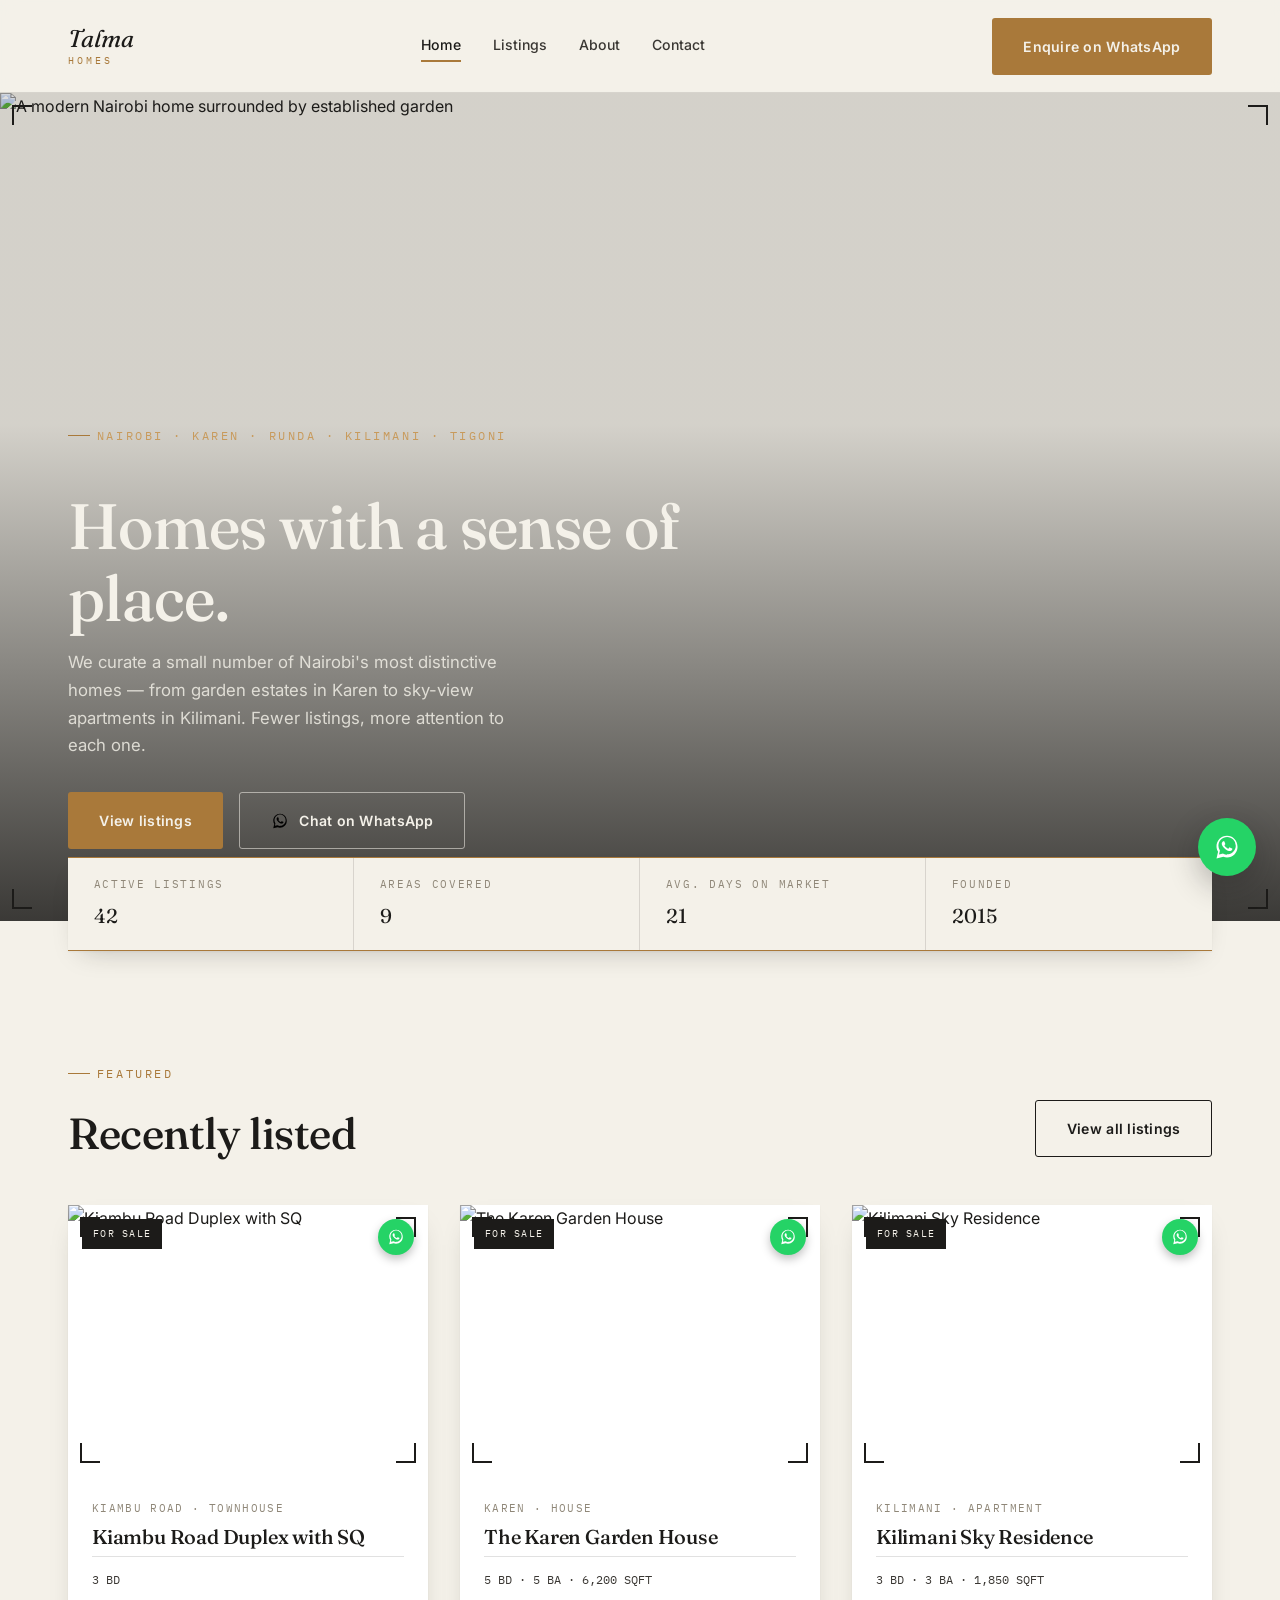
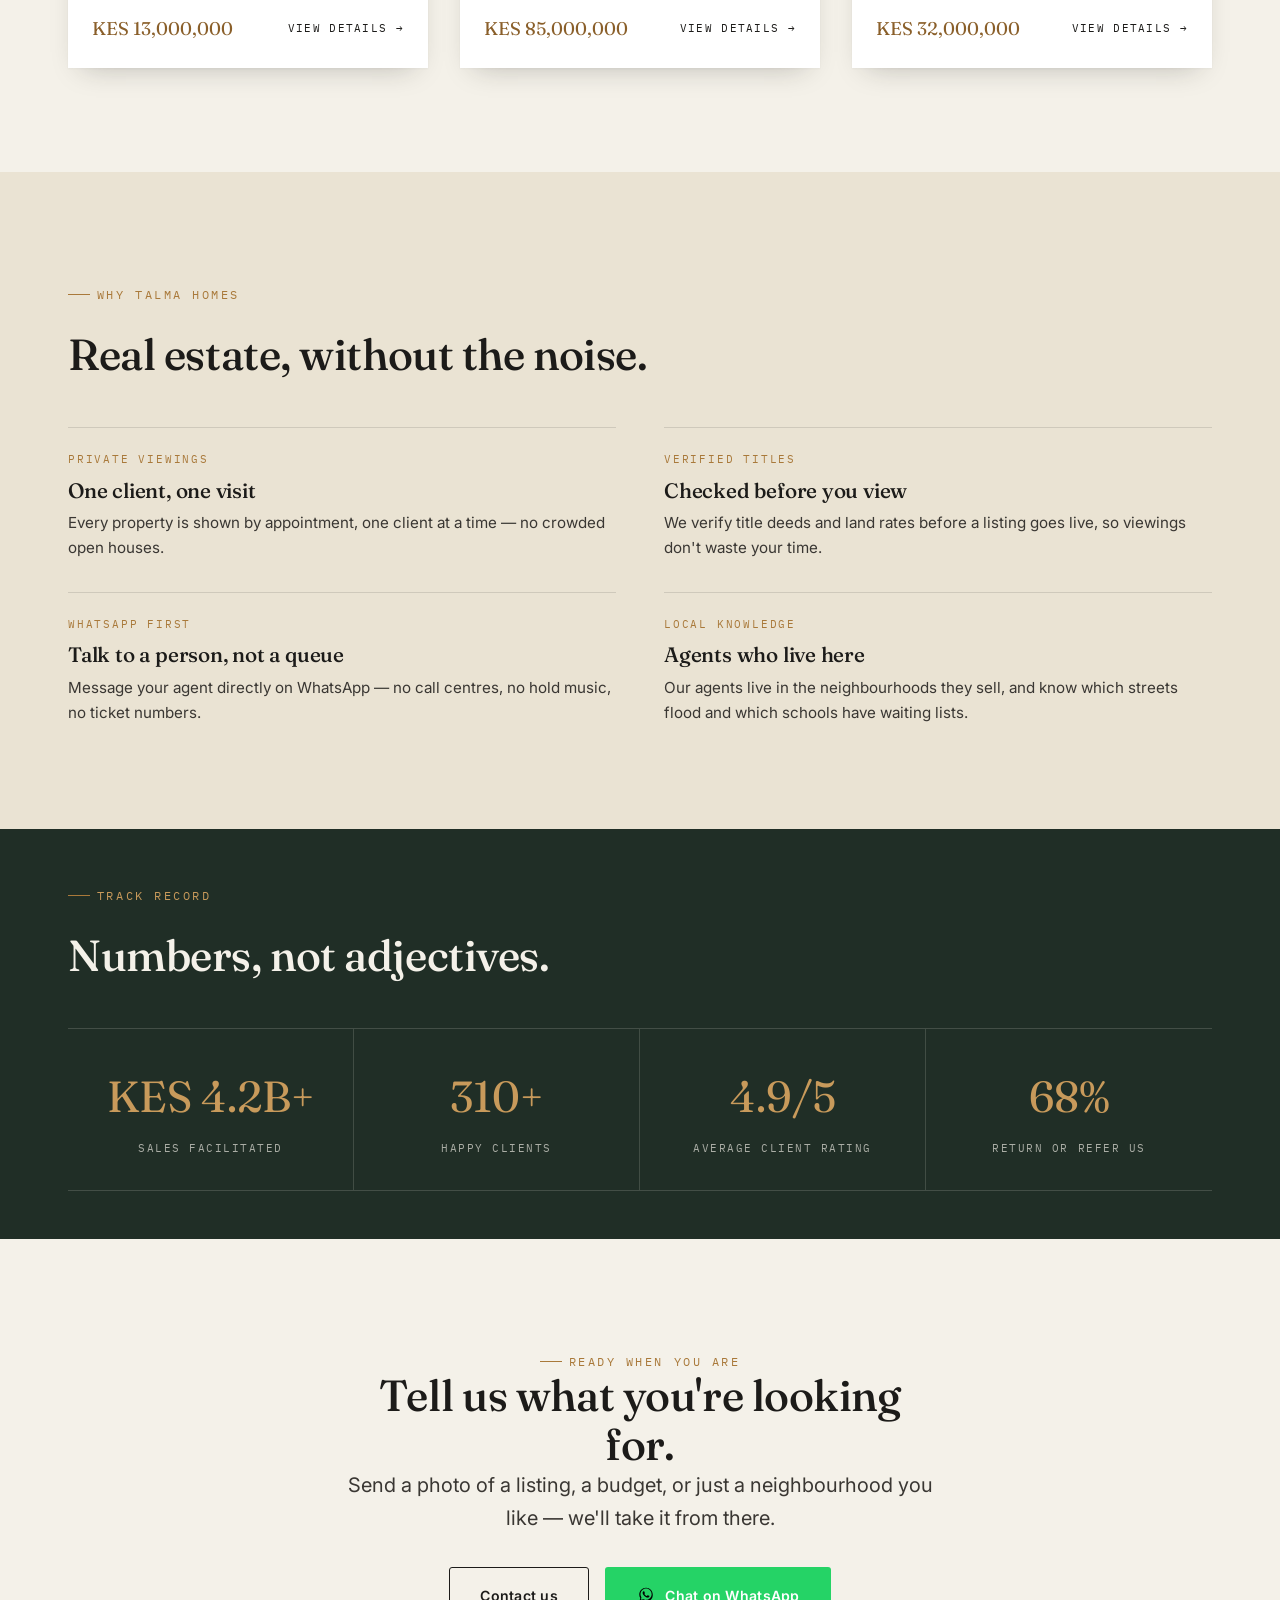
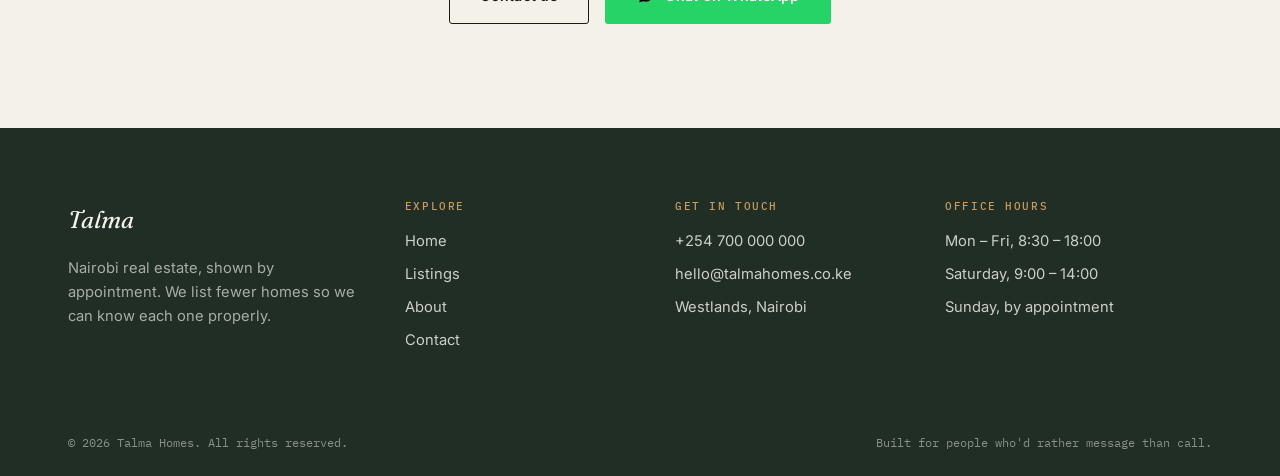
==== index.html @ 682d4762 "Add files via upload" ====
<!DOCTYPE html>
<html lang="en">
<head>
<meta charset="UTF-8">
<meta name="viewport" content="width=device-width, initial-scale=1.0">
<title>Talma Homes — Nairobi Real Estate, Shown by Appointment</title>
<meta name="description" content="Talma Homes curates distinctive homes across Nairobi — from garden estates in Karen to sky-view apartments in Kilimani. Message us directly on WhatsApp.">
<link rel="preconnect" href="https://fonts.googleapis.com">
<link rel="preconnect" href="https://fonts.gstatic.com" crossorigin>
<link href="https://fonts.googleapis.com/css2?family=Fraunces:ital,opsz,wght@0,9..144,300;0,9..144,500;0,9..144,600;1,9..144,500&family=Inter:wght@400;500;600;700&family=IBM+Plex+Mono:wght@400;500;600&display=swap" rel="stylesheet">
<link rel="stylesheet" href="styles.css">
</head>
<body>

<header class="site-header">
  <div class="container nav">
    <a href="index.html" class="logo">
      <span class="logo-mark">Talma</span>
      <span class="logo-sub">HOMES</span>
    </a>
    <nav class="nav-links" aria-label="Primary">
      <a href="index.html" aria-current="page">Home</a>
      <a href="listings.html">Listings</a>
      <a href="about.html">About</a>
      <a href="contact.html">Contact</a>
    </nav>
    <div class="nav-right">
      <a class="btn btn-brass js-wa-generic" href="#" target="_blank" rel="noopener">Enquire on WhatsApp</a>
      <button class="nav-toggle" aria-label="Open menu" aria-expanded="false">
        <span></span><span></span><span></span>
      </button>
    </div>
  </div>
</header>

<div class="mobile-menu">
  <div class="mobile-menu__top">
    <span class="logo-mark">Talma</span>
    <button class="mobile-menu__close" aria-label="Close menu">&times;</button>
  </div>
  <a href="index.html">Home</a>
  <a href="listings.html">Listings</a>
  <a href="about.html">About</a>
  <a href="contact.html">Contact</a>
  <a href="#" class="js-wa-generic" target="_blank" rel="noopener">Chat on WhatsApp</a>
</div>

<main>

  <section class="hero">
    <div class="hero__bg frame frame--always">
      <span class="corner corner--tl"></span><span class="corner corner--tr"></span><span class="corner corner--bl"></span><span class="corner corner--br"></span>
      <img src="https://picsum.photos/seed/talma-hero-house/1600/1000" alt="A modern Nairobi home surrounded by established garden">
    </div>
    <div class="container hero__content">
      <span class="eyebrow eyebrow--dark">Nairobi · Karen · Runda · Kilimani · Tigoni</span>
      <h1 class="hero__title">Homes with a sense of place.</h1>
      <p class="hero__subtitle">We curate a small number of Nairobi's most distinctive homes — from garden estates in Karen to sky-view apartments in Kilimani. Fewer listings, more attention to each one.</p>
      <div class="hero__actions">
        <a href="listings.html" class="btn btn-brass">View listings</a>
        <a href="#" class="btn btn-outline--light js-wa-generic" target="_blank" rel="noopener">
          <svg viewBox="0 0 32 32" xmlns="http://www.w3.org/2000/svg" aria-hidden="true"><path d="M16.02 3C9.4 3 4 8.4 4 15.02c0 2.34.66 4.53 1.8 6.4L4 29l7.76-1.76a11.9 11.9 0 0 0 4.26.78h.01c6.62 0 12.02-5.4 12.02-12.02C28.05 8.4 22.65 3 16.02 3zm0 21.86c-1.5 0-2.96-.4-4.24-1.15l-.3-.18-4.6 1.04 1.06-4.48-.2-.31a9.83 9.83 0 0 1-1.53-5.26c0-5.46 4.45-9.9 9.92-9.9 2.65 0 5.14 1.03 7.01 2.9a9.85 9.85 0 0 1 2.9 6.99c0 5.47-4.45 9.9-9.92 9.9zm5.44-7.42c-.3-.15-1.76-.87-2.03-.97-.27-.1-.47-.15-.67.15-.2.3-.77.97-.94 1.17-.17.2-.35.22-.65.07-.3-.15-1.25-.46-2.38-1.47-.88-.78-1.47-1.75-1.65-2.05-.17-.3-.02-.46.13-.6.14-.14.3-.35.45-.52.15-.17.2-.3.3-.5.1-.2.05-.37-.02-.52-.07-.15-.67-1.6-.92-2.2-.24-.58-.49-.5-.67-.5h-.57c-.2 0-.52.07-.79.37s-1.04 1.02-1.04 2.48 1.07 2.87 1.22 3.07c.15.2 2.1 3.2 5.08 4.49.71.3 1.26.49 1.69.62.71.23 1.36.2 1.87.12.57-.08 1.76-.72 2-1.42.25-.7.25-1.29.17-1.42-.07-.12-.27-.2-.57-.35z"/></svg>
          Chat on WhatsApp
        </a>
      </div>
    </div>
  </section>

  <div class="container">
    <div class="title-block title-block--float">
      <div class="title-block__item"><span class="title-block__label">Active Listings</span><span class="title-block__value">42</span></div>
      <div class="title-block__item"><span class="title-block__label">Areas Covered</span><span class="title-block__value">9</span></div>
      <div class="title-block__item"><span class="title-block__label">Avg. Days on Market</span><span class="title-block__value">21</span></div>
      <div class="title-block__item"><span class="title-block__label">Founded</span><span class="title-block__value">2015</span></div>
    </div>
  </div>

  <section class="section">
    <div class="container">
      <div class="section-head section-head--split">
        <div>
          <span class="eyebrow">Featured</span>
          <h2>Recently listed</h2>
        </div>
        <a href="listings.html" class="btn btn-outline">View all listings</a>
      </div>
      <div class="property-grid" id="featured-grid"></div>
    </div>
  </section>

  <section class="section section--alt">
    <div class="container">
      <div class="section-head">
        <span class="eyebrow">Why Talma Homes</span>
        <h2>Real estate, without the noise.</h2>
      </div>
      <div class="value-grid">
        <div class="value-item">
          <span class="value-item__label">Private Viewings</span>
          <h3 class="value-item__title">One client, one visit</h3>
          <p class="value-item__text">Every property is shown by appointment, one client at a time — no crowded open houses.</p>
        </div>
        <div class="value-item">
          <span class="value-item__label">Verified Titles</span>
          <h3 class="value-item__title">Checked before you view</h3>
          <p class="value-item__text">We verify title deeds and land rates before a listing goes live, so viewings don't waste your time.</p>
        </div>
        <div class="value-item">
          <span class="value-item__label">WhatsApp First</span>
          <h3 class="value-item__title">Talk to a person, not a queue</h3>
          <p class="value-item__text">Message your agent directly on WhatsApp — no call centres, no hold music, no ticket numbers.</p>
        </div>
        <div class="value-item">
          <span class="value-item__label">Local Knowledge</span>
          <h3 class="value-item__title">Agents who live here</h3>
          <p class="value-item__text">Our agents live in the neighbourhoods they sell, and know which streets flood and which schools have waiting lists.</p>
        </div>
      </div>
    </div>
  </section>

  <section class="section section--tight section--dark">
    <div class="container">
      <div class="section-head">
        <span class="eyebrow eyebrow--dark">Track record</span>
        <h2>Numbers, not adjectives.</h2>
      </div>
      <div class="stat-grid">
        <div class="stat-item"><span class="stat-item__number">KES 4.2B+</span><span class="stat-item__label">Sales facilitated</span></div>
        <div class="stat-item"><span class="stat-item__number">310+</span><span class="stat-item__label">Happy clients</span></div>
        <div class="stat-item"><span class="stat-item__number">4.9/5</span><span class="stat-item__label">Average client rating</span></div>
        <div class="stat-item"><span class="stat-item__number">68%</span><span class="stat-item__label">Return or refer us</span></div>
      </div>
    </div>
  </section>

  <section class="section cta-band">
    <div class="container">
      <span class="eyebrow eyebrow--center">Ready when you are</span>
      <h2>Tell us what you're looking for.</h2>
      <p class="lede lede--center">Send a photo of a listing, a budget, or just a neighbourhood you like — we'll take it from there.</p>
      <div class="btn-row">
        <a href="contact.html" class="btn btn-outline">Contact us</a>
        <a href="#" class="btn btn-whatsapp js-wa-generic" target="_blank" rel="noopener">
          <svg viewBox="0 0 32 32" xmlns="http://www.w3.org/2000/svg" aria-hidden="true"><path d="M16.02 3C9.4 3 4 8.4 4 15.02c0 2.34.66 4.53 1.8 6.4L4 29l7.76-1.76a11.9 11.9 0 0 0 4.26.78h.01c6.62 0 12.02-5.4 12.02-12.02C28.05 8.4 22.65 3 16.02 3zm0 21.86c-1.5 0-2.96-.4-4.24-1.15l-.3-.18-4.6 1.04 1.06-4.48-.2-.31a9.83 9.83 0 0 1-1.53-5.26c0-5.46 4.45-9.9 9.92-9.9 2.65 0 5.14 1.03 7.01 2.9a9.85 9.85 0 0 1 2.9 6.99c0 5.47-4.45 9.9-9.92 9.9zm5.44-7.42c-.3-.15-1.76-.87-2.03-.97-.27-.1-.47-.15-.67.15-.2.3-.77.97-.94 1.17-.17.2-.35.22-.65.07-.3-.15-1.25-.46-2.38-1.47-.88-.78-1.47-1.75-1.65-2.05-.17-.3-.02-.46.13-.6.14-.14.3-.35.45-.52.15-.17.2-.3.3-.5.1-.2.05-.37-.02-.52-.07-.15-.67-1.6-.92-2.2-.24-.58-.49-.5-.67-.5h-.57c-.2 0-.52.07-.79.37s-1.04 1.02-1.04 2.48 1.07 2.87 1.22 3.07c.15.2 2.1 3.2 5.08 4.49.71.3 1.26.49 1.69.62.71.23 1.36.2 1.87.12.57-.08 1.76-.72 2-1.42.25-.7.25-1.29.17-1.42-.07-.12-.27-.2-.57-.35z"/></svg>
          Chat on WhatsApp
        </a>
      </div>
    </div>
  </section>

</main>

<footer class="site-footer">
  <div class="container footer-grid">
    <div class="footer-brand">
      <span class="logo-mark">Talma</span>
      <p>Nairobi real estate, shown by appointment. We list fewer homes so we can know each one properly.</p>
    </div>
    <div class="footer-col">
      <h4>Explore</h4>
      <ul>
        <li><a href="index.html">Home</a></li>
        <li><a href="listings.html">Listings</a></li>
        <li><a href="about.html">About</a></li>
        <li><a href="contact.html">Contact</a></li>
      </ul>
    </div>
    <div class="footer-col">
      <h4>Get in touch</h4>
      <ul>
        <li class="js-phone-display">+254 700 000 000</li>
        <li class="js-email-display">hello@talmahomes.co.ke</li>
        <li>Westlands, Nairobi</li>
      </ul>
    </div>
    <div class="footer-col">
      <h4>Office hours</h4>
      <ul>
        <li>Mon – Fri, 8:30 – 18:00</li>
        <li>Saturday, 9:00 – 14:00</li>
        <li>Sunday, by appointment</li>
      </ul>
    </div>
  </div>
  <div class="container footer-bottom">
    <span>© <span id="year"></span> Talma Homes. All rights reserved.</span>
    <span>Built for people who'd rather message than call.</span>
  </div>
</footer>

<script src="data.js"></script>
<script src="main.js"></script>
</body>
</html>
---- styles.css ----
/* ==========================================================================
   TALMA HOMES — Stylesheet
   Design language: architectural drafting meets modern real estate.
   Signature device: the "title block" (spec-sheet strip) and corner
   registration marks, borrowed from architectural drawings.
   ========================================================================== */

/* ---------- Reset ---------- */
*, *::before, *::after { box-sizing: border-box; }
html { scroll-behavior: smooth; }
body, h1, h2, h3, h4, p, figure, blockquote { margin: 0; }
ul, ol { margin: 0; padding: 0; list-style: none; }
img { max-width: 100%; display: block; }
a { color: inherit; text-decoration: none; }
button { font: inherit; cursor: pointer; }
input, textarea, select { font: inherit; }

@media (prefers-reduced-motion: reduce) {
  *, *::before, *::after { animation-duration: 0.01ms !important; animation-iteration-count: 1 !important; transition-duration: 0.01ms !important; scroll-behavior: auto !important; }
}

/* ---------- Tokens ---------- */
:root {
  /* color */
  --ink: #1C1B19;
  --ink-soft: #3A3733;
  --canvas: #F4F1E9;
  --canvas-alt: #EAE3D3;
  --stone: #8F8778;
  --stone-light: #C9C2B0;
  --brass: #A9793A;
  --brass-light: #C89A5B;
  --brass-dark: #8A5F2A;
  --pine: #202E26;
  --pine-light: #2C3E32;
  --white: #FFFFFF;
  --line: rgba(28, 27, 25, 0.13);
  --line-on-dark: rgba(244, 241, 233, 0.16);
  --wa-green: #25D366;
  --wa-green-dark: #1DA851;

  /* type */
  --font-display: 'Fraunces', 'Iowan Old Style', serif;
  --font-body: 'Inter', -apple-system, sans-serif;
  --font-mono: 'IBM Plex Mono', 'SFMono-Regular', monospace;

  /* spacing */
  --sp-1: .5rem;
  --sp-2: 1rem;
  --sp-3: 1.5rem;
  --sp-4: 2rem;
  --sp-5: 3rem;
  --sp-6: 4.5rem;
  --sp-7: 6.5rem;

  --radius: 3px;
  --shadow-card: 0 1px 2px rgba(28,27,25,.04), 0 12px 28px -14px rgba(28,27,25,.28);
  --shadow-float: 0 10px 30px rgba(28,27,25,.3);
}

/* ---------- Base ---------- */
body {
  font-family: var(--font-body);
  color: var(--ink);
  background: var(--canvas);
  font-size: 16px;
  line-height: 1.65;
  -webkit-font-smoothing: antialiased;
}

h1, h2, h3, h4 { font-family: var(--font-display); font-weight: 500; line-height: 1.12; color: var(--ink); letter-spacing: -0.01em; }
h1 { font-size: clamp(2.6rem, 5vw, 4.6rem); font-weight: 500; }
h2 { font-size: clamp(2rem, 3.4vw, 2.9rem); }
h3 { font-size: clamp(1.3rem, 2vw, 1.6rem); }
p { color: var(--ink-soft); }
p + p { margin-top: 1em; }

.lede { font-size: clamp(1.05rem, 1.6vw, 1.25rem); color: var(--ink-soft); max-width: 46ch; }
.lede--center { margin-inline: auto; text-align: center; }
.empty-state { grid-column: 1 / -1; font-family: var(--font-mono); font-size: .9rem; color: var(--stone); padding: var(--sp-5) 0; text-align: center; }

:focus-visible { outline: 2px solid var(--brass); outline-offset: 3px; }

/* Eyebrow label — small tracked mono caption used above headings */
.eyebrow {
  font-family: var(--font-mono);
  font-size: .72rem;
  letter-spacing: .22em;
  text-transform: uppercase;
  color: var(--brass);
  display: inline-flex;
  align-items: center;
  gap: .6em;
}
.eyebrow::before { content: ''; width: 22px; height: 1px; background: var(--brass); display: inline-block; }
.eyebrow--dark { color: var(--brass-light); }
.eyebrow--center { justify-content: center; }

/* ---------- Layout ---------- */
.container { max-width: 1240px; margin-inline: auto; padding-inline: clamp(1.25rem, 4vw, 3rem); }
.section { padding-block: var(--sp-7); }
.section--tight { padding-block: var(--sp-5); }
.section--alt { background: var(--canvas-alt); }
.section--dark { background: var(--pine); color: var(--canvas); }
.section--dark p { color: rgba(244,241,233,.72); }
.section--dark h2, .section--dark h3 { color: var(--canvas); }
.section-head { max-width: 640px; margin-bottom: var(--sp-5); }
.section-head + .section-head { margin-top: 0; }
.section-head h2 { margin-top: .6em; }
.section-head--split { display: flex; justify-content: space-between; align-items: flex-end; gap: var(--sp-4); max-width: none; }

.hairline { border: none; border-top: 1px solid var(--line); }
.hairline--dark { border-top: 1px solid var(--line-on-dark); }

/* ---------- Buttons ---------- */
.btn {
  display: inline-flex; align-items: center; justify-content: center; gap: .65rem;
  padding: 1rem 1.9rem; font-family: var(--font-body); font-weight: 600; font-size: .88rem;
  letter-spacing: .02em; border-radius: var(--radius); border: 1px solid transparent;
  transition: background .2s ease, color .2s ease, border-color .2s ease, transform .2s ease;
  white-space: nowrap;
}
.btn:active { transform: translateY(1px); }
.btn-brass { background: var(--brass); color: var(--canvas); }
.btn-brass:hover { background: var(--ink); color: var(--canvas); }
.btn-outline { border-color: var(--ink); color: var(--ink); background: transparent; }
.btn-outline:hover { background: var(--ink); color: var(--canvas); }
.btn-outline--light { border-color: rgba(244,241,233,.55); color: var(--canvas); }
.btn-outline--light:hover { background: var(--canvas); color: var(--ink); border-color: var(--canvas); }
.btn-whatsapp { background: var(--wa-green); color: #fff; }
.btn-whatsapp:hover { background: var(--wa-green-dark); }
.btn-block { width: 100%; }
.btn svg { width: 18px; height: 18px; flex-shrink: 0; }

/* ---------- Header / Nav ---------- */
.site-header {
  position: sticky; top: 0; z-index: 500;
  background: rgba(244, 241, 233, .92); backdrop-filter: blur(8px);
  border-bottom: 1px solid var(--line);
}
.nav { display: flex; align-items: center; justify-content: space-between; padding-block: 1.1rem; gap: var(--sp-3); }
.logo { display: flex; flex-direction: column; line-height: 1; gap: .3rem; }
.logo-mark { font-family: var(--font-display); font-style: italic; font-size: 1.5rem; color: var(--ink); }
.logo-sub { font-family: var(--font-mono); font-size: .6rem; letter-spacing: .3em; color: var(--brass); }
.nav-links { display: flex; align-items: center; gap: var(--sp-4); }
.nav-links a {
  font-size: .88rem; font-weight: 500; color: var(--ink-soft); position: relative; padding-bottom: 3px;
}
.nav-links a:hover, .nav-links a[aria-current="page"] { color: var(--ink); }
.nav-links a[aria-current="page"]::after {
  content: ''; position: absolute; left: 0; right: 0; bottom: -3px; height: 2px; background: var(--brass);
}
.nav-right { display: flex; align-items: center; gap: var(--sp-3); }
.nav-toggle { display: none; flex-direction: column; gap: 5px; background: none; border: none; padding: 6px; }
.nav-toggle span { width: 24px; height: 2px; background: var(--ink); display: block; transition: transform .25s ease, opacity .25s ease; }

.mobile-menu {
  position: fixed; inset: 0; background: var(--canvas); z-index: 600;
  display: flex; flex-direction: column; padding: var(--sp-3) clamp(1.25rem,4vw,3rem);
  transform: translateY(-100%); transition: transform .3s ease; overflow-y: auto;
}
.mobile-menu.is-open { transform: translateY(0); }
.mobile-menu__top { display: flex; justify-content: space-between; align-items: center; margin-bottom: var(--sp-5); }
.mobile-menu__close { background: none; border: none; font-size: 1.8rem; line-height: 1; color: var(--ink); }
.mobile-menu a { display: block; font-family: var(--font-display); font-size: 2rem; padding-block: .5rem; border-bottom: 1px solid var(--line); }
body.menu-open { overflow: hidden; }

/* ---------- Title block (signature component) ---------- */
.title-block { display: flex; flex-wrap: wrap; border-top: 1px solid var(--brass); border-bottom: 1px solid var(--brass); }
.title-block__item { padding: 1.1rem 1.6rem; border-right: 1px solid var(--line); flex: 1 1 150px; }
.title-block__item:last-child { border-right: none; }
.title-block__label { display: block; font-family: var(--font-mono); font-size: .66rem; letter-spacing: .16em; text-transform: uppercase; color: var(--stone); margin-bottom: .35rem; }
.title-block__value { font-family: var(--font-display); font-size: 1.25rem; color: var(--ink); }

.title-block--float {
  background: var(--canvas); box-shadow: var(--shadow-card); margin-top: -64px; position: relative; z-index: 20;
}
.title-block--dark { border-color: var(--brass-light); background: var(--pine-light); }
.title-block--dark .title-block__item { border-right-color: var(--line-on-dark); }
.title-block--dark .title-block__label { color: rgba(244,241,233,.6); }
.title-block--dark .title-block__value { color: var(--canvas); }

/* ---------- Corner registration marks ---------- */
.frame { position: relative; }
.corner { position: absolute; width: 20px; height: 20px; border-color: var(--brass); opacity: 0; transition: opacity .3s ease; pointer-events: none; }
.frame:hover .corner, .frame:focus-within .corner, .frame.is-visible .corner { opacity: 1; }
.corner--tl { top: 12px; left: 12px; border-top: 2px solid; border-left: 2px solid; }
.corner--tr { top: 12px; right: 12px; border-top: 2px solid; border-right: 2px solid; }
.corner--bl { bottom: 12px; left: 12px; border-bottom: 2px solid; border-left: 2px solid; }
.corner--br { bottom: 12px; right: 12px; border-bottom: 2px solid; border-right: 2px solid; }
.frame--always .corner { opacity: 1; }

/* ---------- Hero (home) ---------- */
.hero { position: relative; min-height: 92vh; display: flex; align-items: flex-end; overflow: hidden; }
.hero__bg { position: absolute; inset: 0; }
.hero__bg img { width: 100%; height: 100%; object-fit: cover; }
.hero__bg::after {
  content: ''; position: absolute; inset: 0;
  background: linear-gradient(180deg, rgba(28,27,25,.15) 0%, rgba(28,27,25,.15) 40%, rgba(28,27,25,.86) 100%);
}
.hero__content { position: relative; z-index: 2; color: var(--canvas); padding-bottom: var(--sp-6); width: 100%; }
.hero__title { color: var(--canvas); margin-top: .7em; max-width: 16ch; }
.hero__subtitle { color: rgba(244,241,233,.82); max-width: 42ch; margin-top: var(--sp-2); font-size: 1.05rem; }
.hero__actions { display: flex; flex-wrap: wrap; gap: var(--sp-2); margin-top: var(--sp-4); }

/* ---------- Page banner (interior pages) ---------- */
.page-banner { position: relative; min-height: 46vh; display: flex; align-items: flex-end; overflow: hidden; }
.page-banner__bg { position: absolute; inset: 0; }
.page-banner__bg img { width: 100%; height: 100%; object-fit: cover; }
.page-banner__bg::after { content: ''; position: absolute; inset: 0; background: linear-gradient(180deg, rgba(28,27,25,.25) 0%, rgba(28,27,25,.82) 100%); }
.page-banner__content { position: relative; z-index: 2; color: var(--canvas); padding-bottom: var(--sp-5); }
.page-banner h1 { color: var(--canvas); margin-top: .5em; }
.breadcrumb { font-family: var(--font-mono); font-size: .72rem; letter-spacing: .1em; text-transform: uppercase; color: rgba(244,241,233,.7); margin-bottom: var(--sp-2); }
.breadcrumb a { color: rgba(244,241,233,.9); }
.breadcrumb a:hover { color: var(--brass-light); }
.breadcrumb--light { color: var(--stone); }
.breadcrumb--light a { color: var(--ink-soft); }
.breadcrumb--light a:hover { color: var(--brass-dark); }

.detail-main .title-block { margin-top: 2rem; margin-bottom: 2.5rem; }
.detail-main h3 { margin-top: 2.5rem; margin-bottom: .25rem; }

/* ---------- CTA band ---------- */
.cta-band { text-align: center; }
.cta-band h2 { max-width: 20ch; margin-inline: auto; }
.cta-band .btn-row { display: flex; gap: var(--sp-2); justify-content: center; flex-wrap: wrap; margin-top: var(--sp-4); }

/* ---------- Property grid & card ---------- */
.property-grid { display: grid; grid-template-columns: repeat(3, 1fr); gap: var(--sp-4); }
.property-card { background: var(--white); box-shadow: var(--shadow-card); display: flex; flex-direction: column; height: 100%; position: relative; }
.property-card__image { position: relative; aspect-ratio: 4 / 3; overflow: hidden; }
.property-card__image img { width: 100%; height: 100%; object-fit: cover; transition: transform .5s ease; }
.property-card:hover .property-card__image img { transform: scale(1.045); }
.badge { position: absolute; top: 14px; left: 14px; z-index: 3; background: var(--ink); color: var(--canvas); font-family: var(--font-mono); font-size: .64rem; letter-spacing: .12em; text-transform: uppercase; padding: .4rem .7rem; }
.wa-quick {
  position: absolute; top: 14px; right: 14px; z-index: 3; width: 36px; height: 36px; border-radius: 50%;
  background: var(--wa-green); display: flex; align-items: center; justify-content: center; box-shadow: 0 4px 10px rgba(0,0,0,.25);
  transition: background .2s ease, transform .2s ease;
}
.wa-quick:hover { background: var(--wa-green-dark); transform: scale(1.06); }
.wa-quick svg { width: 18px; height: 18px; fill: #fff; }
.property-card__body { padding: var(--sp-3); display: flex; flex-direction: column; gap: .5rem; flex: 1; }
.property-card__location { font-family: var(--font-mono); font-size: .7rem; letter-spacing: .12em; text-transform: uppercase; color: var(--stone); }
.property-card__title { font-size: 1.25rem; }
.property-card__specs { font-family: var(--font-mono); font-size: .78rem; color: var(--ink-soft); display: flex; gap: 1rem; margin-top: auto; padding-top: .75rem; border-top: 1px solid var(--line); }
.property-card__footer { display: flex; align-items: center; justify-content: space-between; padding: 0 var(--sp-3) var(--sp-3); }
.property-card__price { font-family: var(--font-display); font-size: 1.15rem; color: var(--brass-dark); }
.property-card__cta { font-family: var(--font-mono); font-size: .68rem; letter-spacing: .12em; text-transform: uppercase; color: var(--ink); display: inline-flex; align-items: center; gap: .4rem; }
.property-card__link { position: absolute; inset: 0; z-index: 2; }

/* ---------- Filter bar ---------- */
.filter-bar { display: flex; flex-wrap: wrap; align-items: end; gap: var(--sp-3); padding: var(--sp-3); background: var(--white); box-shadow: var(--shadow-card); margin-bottom: var(--sp-5); }
.filter-group { display: flex; flex-direction: column; gap: .4rem; }
.filter-group label { font-family: var(--font-mono); font-size: .66rem; letter-spacing: .14em; text-transform: uppercase; color: var(--stone); }
.filter-group select {
  border: 1px solid var(--line); background: var(--canvas); padding: .65rem .9rem; min-width: 170px; color: var(--ink);
  border-radius: var(--radius); appearance: none;
  background-image: url("data:image/svg+xml;utf8,<svg xmlns='http://www.w3.org/2000/svg' width='10' height='6'><path d='M0 0l5 6 5-6z' fill='%238F8778'/></svg>");
  background-repeat: no-repeat; background-position: right .9rem center;
}
.filter-bar__count { margin-left: auto; font-family: var(--font-mono); font-size: .78rem; color: var(--stone); align-self: center; }

/* ---------- Value / spec list (Why Us) ---------- */
.value-grid { display: grid; grid-template-columns: repeat(2, 1fr); gap: var(--sp-4) var(--sp-5); }
.value-item { padding-top: var(--sp-2); border-top: 1px solid var(--line); }
.value-item__label { font-family: var(--font-mono); font-size: .7rem; letter-spacing: .16em; text-transform: uppercase; color: var(--brass); }
.value-item__title { margin-top: .5rem; font-size: 1.3rem; }
.value-item__text { margin-top: .5rem; font-size: .95rem; }

/* ---------- Stat grid ---------- */
.stat-grid { display: grid; grid-template-columns: repeat(4, 1fr); border-top: 1px solid var(--line-on-dark); border-bottom: 1px solid var(--line-on-dark); }
.stat-item { padding: var(--sp-4) var(--sp-2); border-right: 1px solid var(--line-on-dark); text-align: center; }
.stat-item:last-child { border-right: none; }
.stat-item__number { font-family: var(--font-display); font-size: clamp(2rem, 3.4vw, 2.9rem); color: var(--brass-light); }
.stat-item__label { display: block; margin-top: .5rem; font-family: var(--font-mono); font-size: .68rem; letter-spacing: .14em; text-transform: uppercase; color: rgba(244,241,233,.65); }

/* ---------- Two column split ---------- */
.split { display: grid; grid-template-columns: 1fr 1fr; gap: var(--sp-6); align-items: center; }
.split--reverse .split__media { order: 2; }
.split__copy h2 { margin-top: .5em; }
.split__copy > * + * { margin-top: 1rem; }

/* ---------- Team ---------- */
.team-grid { display: grid; grid-template-columns: repeat(3, 1fr); gap: var(--sp-4); }
.team-card__photo { aspect-ratio: 3/4; overflow: hidden; margin-bottom: var(--sp-2); }
.team-card__photo img { width: 100%; height: 100%; object-fit: cover; }
.team-card__name { font-size: 1.2rem; }
.team-card__role { font-family: var(--font-mono); font-size: .72rem; letter-spacing: .12em; text-transform: uppercase; color: var(--brass); margin-top: .3rem; }
.team-card__contact { margin-top: .8rem; display: flex; gap: .9rem; font-family: var(--font-mono); font-size: .78rem; }
.team-card__contact a:hover { color: var(--brass); }

/* ---------- Gallery (property detail) ---------- */
.gallery { display: grid; gap: .6rem; }
.gallery__main { aspect-ratio: 16/10; overflow: hidden; position: relative; }
.gallery__main img { width: 100%; height: 100%; object-fit: cover; }
.gallery__thumbs { display: grid; grid-template-columns: repeat(4, 1fr); gap: .6rem; }
.gallery__thumb { aspect-ratio: 4/3; overflow: hidden; border: 2px solid transparent; padding: 0; background: none; }
.gallery__thumb img { width: 100%; height: 100%; object-fit: cover; opacity: .75; transition: opacity .2s ease; }
.gallery__thumb:hover img { opacity: 1; }
.gallery__thumb.is-active { border-color: var(--brass); }
.gallery__thumb.is-active img { opacity: 1; }

/* ---------- Property detail layout ---------- */
.detail-layout { display: grid; grid-template-columns: 1.7fr 1fr; gap: var(--sp-6); align-items: start; margin-top: var(--sp-6); }
.detail-header__location { font-family: var(--font-mono); font-size: .78rem; letter-spacing: .12em; text-transform: uppercase; color: var(--stone); }
.detail-header h1 { margin-top: .4em; font-size: clamp(2rem, 3.6vw, 2.8rem); }
.detail-header__price { font-family: var(--font-display); font-size: 1.7rem; color: var(--brass-dark); margin-top: .5rem; }
.detail-description { margin-top: var(--sp-4); max-width: 62ch; }
.feature-list { display: grid; grid-template-columns: repeat(2, 1fr); gap: .7rem 1.5rem; margin-top: var(--sp-3); }
.feature-list li { padding-left: 1.4rem; position: relative; font-size: .95rem; color: var(--ink-soft); }
.feature-list li::before { content: '+'; position: absolute; left: 0; color: var(--brass); font-family: var(--font-mono); font-weight: 600; }

.agent-card { background: var(--white); box-shadow: var(--shadow-card); padding: var(--sp-4); position: sticky; top: 100px; }
.agent-card__photo { width: 84px; height: 84px; border-radius: 50%; overflow: hidden; margin-bottom: var(--sp-2); }
.agent-card__photo img { width: 100%; height: 100%; object-fit: cover; }
.agent-card__name { font-size: 1.15rem; }
.agent-card__role { font-family: var(--font-mono); font-size: .7rem; letter-spacing: .1em; text-transform: uppercase; color: var(--brass); margin-top: .2rem; }
.agent-card__note { font-family: var(--font-mono); font-size: .72rem; color: var(--stone); margin-top: var(--sp-3); text-align: center; }
.agent-card .btn { margin-top: var(--sp-3); }

/* ---------- Forms (contact) ---------- */
.form-grid { display: grid; grid-template-columns: 1.1fr .9fr; gap: var(--sp-6); }
.form-field { display: flex; flex-direction: column; gap: .5rem; margin-bottom: var(--sp-3); }
.form-field label { font-family: var(--font-mono); font-size: .7rem; letter-spacing: .12em; text-transform: uppercase; color: var(--stone); }
.form-field input, .form-field textarea, .form-field select {
  border: 1px solid var(--line); background: var(--white); padding: .85rem 1rem; border-radius: var(--radius); color: var(--ink);
}
.form-field textarea { resize: vertical; min-height: 130px; }
.form-row { display: grid; grid-template-columns: 1fr 1fr; gap: var(--sp-3); }
.form-note { font-family: var(--font-mono); font-size: .74rem; color: var(--stone); margin-top: var(--sp-2); display: flex; gap: .5rem; align-items: flex-start; }
.form-note svg { flex-shrink: 0; margin-top: .15rem; width: 16px; height: 16px; }
.form-status { font-family: var(--font-mono); font-size: .8rem; color: var(--brass-dark); margin-top: 1rem; min-height: 1.2em; }
.map-frame { width: 100%; height: 420px; border: 0; filter: grayscale(0.15) contrast(1.05); }
.info-panel { background: var(--pine); color: var(--canvas); padding: var(--sp-4); }
.info-panel .title-block { margin-top: var(--sp-3); }
.info-panel h3 { color: var(--canvas); }

/* ---------- Footer ---------- */
.site-footer { background: var(--pine); color: rgba(244,241,233,.82); padding-top: var(--sp-6); }
.footer-grid { display: grid; grid-template-columns: 1.3fr 1fr 1fr 1.2fr; gap: var(--sp-5); padding-bottom: var(--sp-5); }
.footer-brand .logo-mark { color: var(--canvas); }
.footer-brand p { margin-top: var(--sp-2); max-width: 32ch; color: rgba(244,241,233,.65); font-size: .92rem; }
.footer-col h4 { font-family: var(--font-mono); font-size: .7rem; letter-spacing: .14em; text-transform: uppercase; color: var(--brass-light); margin-bottom: var(--sp-2); }
.footer-col ul li { margin-bottom: .55rem; font-size: .92rem; }
.footer-col a:hover { color: var(--brass-light); }
.footer-bottom { display: flex; justify-content: space-between; align-items: center; padding-block: var(--sp-3); font-family: var(--font-mono); font-size: .72rem; color: rgba(244,241,233,.5); flex-wrap: wrap; gap: .5rem; }

/* ---------- WhatsApp floating button ---------- */
.wa-float {
  position: fixed; bottom: 24px; right: 24px; z-index: 900; width: 58px; height: 58px; border-radius: 50%;
  background: var(--wa-green); display: flex; align-items: center; justify-content: center; box-shadow: var(--shadow-float);
  animation: wa-pulse 2.6s infinite;
}
.wa-float:hover { background: var(--wa-green-dark); }
.wa-float svg { width: 28px; height: 28px; fill: #fff; }
@keyframes wa-pulse {
  0% { box-shadow: 0 0 0 0 rgba(37,211,102,.55), var(--shadow-float); }
  70% { box-shadow: 0 0 0 16px rgba(37,211,102,0), var(--shadow-float); }
  100% { box-shadow: 0 0 0 0 rgba(37,211,102,0), var(--shadow-float); }
}

/* ---------- Utility ---------- */
.mt-0 { margin-top: 0 !important; }
.text-center { text-align: center; }
.visually-hidden { position: absolute; width: 1px; height: 1px; overflow: hidden; clip: rect(0 0 0 0); white-space: nowrap; }

/* ==========================================================================
   Responsive
   ========================================================================== */
@media (max-width: 980px) {
  .nav-links, .nav-right .btn { display: none; }
  .nav-toggle { display: flex; }
  .property-grid { grid-template-columns: repeat(2, 1fr); }
  .value-grid { grid-template-columns: 1fr; }
  .stat-grid { grid-template-columns: repeat(2, 1fr); }
  .stat-item:nth-child(2) { border-right: none; }
  .split, .form-grid, .detail-layout { grid-template-columns: 1fr; }
  .split__media { order: -1 !important; }
  .footer-grid { grid-template-columns: 1fr 1fr; }
  .team-grid { grid-template-columns: 1fr 1fr; }
  .agent-card { position: static; }
}

@media (max-width: 620px) {
  .property-grid, .team-grid, .footer-grid { grid-template-columns: 1fr; }
  .gallery__thumbs { grid-template-columns: repeat(4, 1fr); }
  .title-block__item { flex: 1 1 50%; }
  .form-row { grid-template-columns: 1fr; }
  .feature-list { grid-template-columns: 1fr; }
  .hero { min-height: 100vh; }
  .filter-bar__count { margin-left: 0; }
  .wa-float { width: 52px; height: 52px; bottom: 16px; right: 16px; }
}
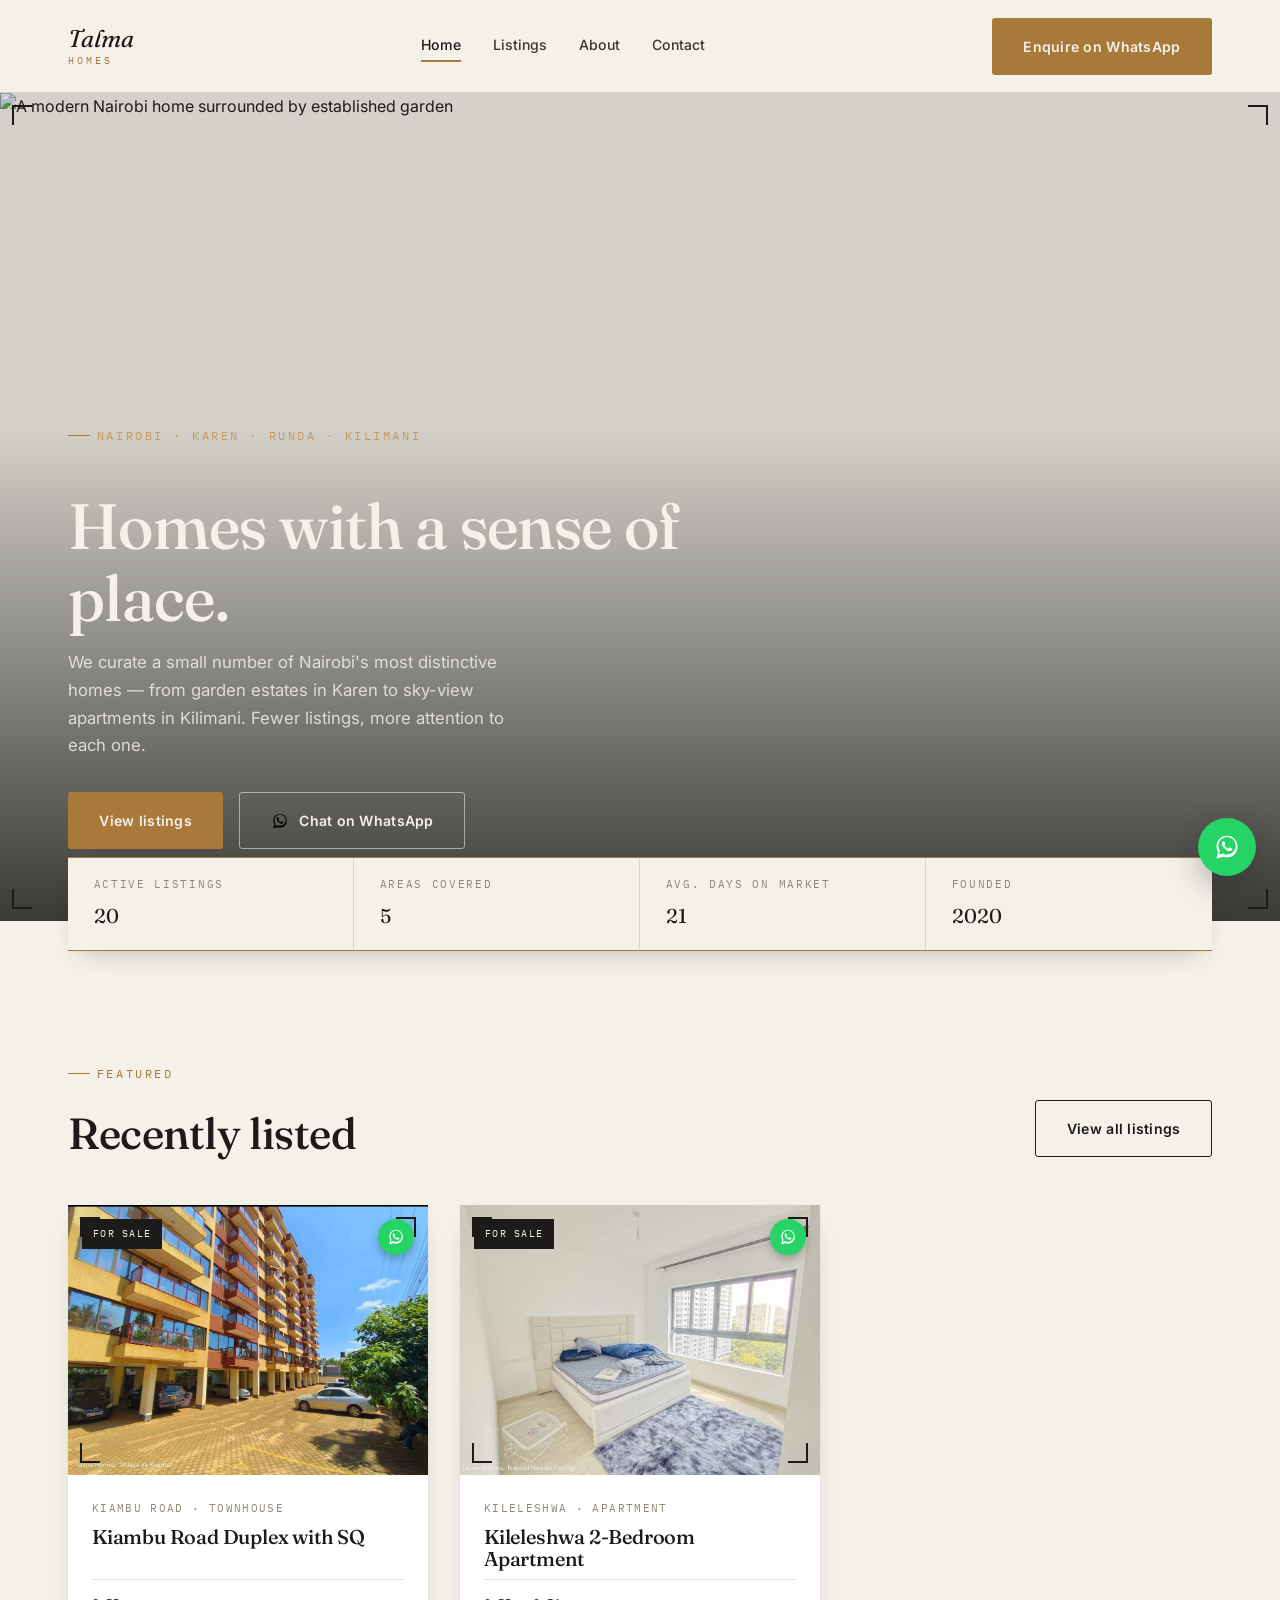
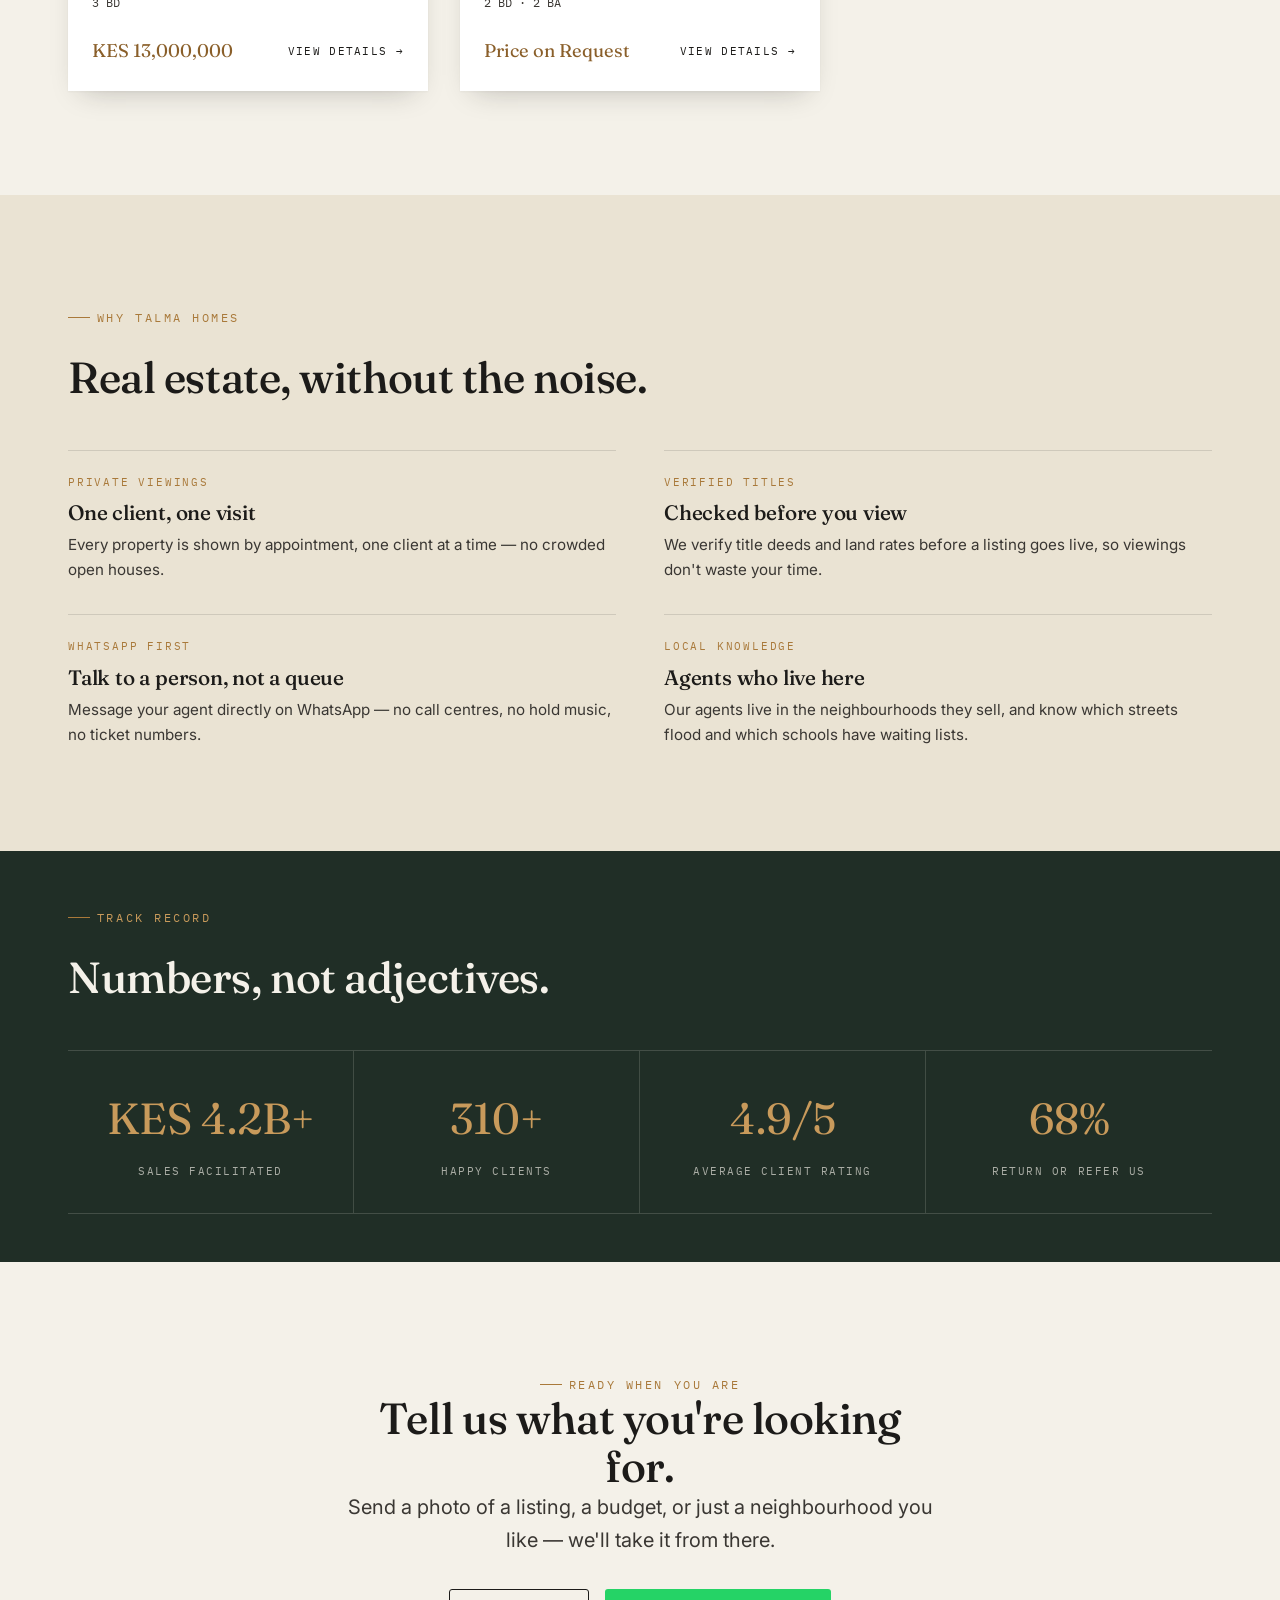
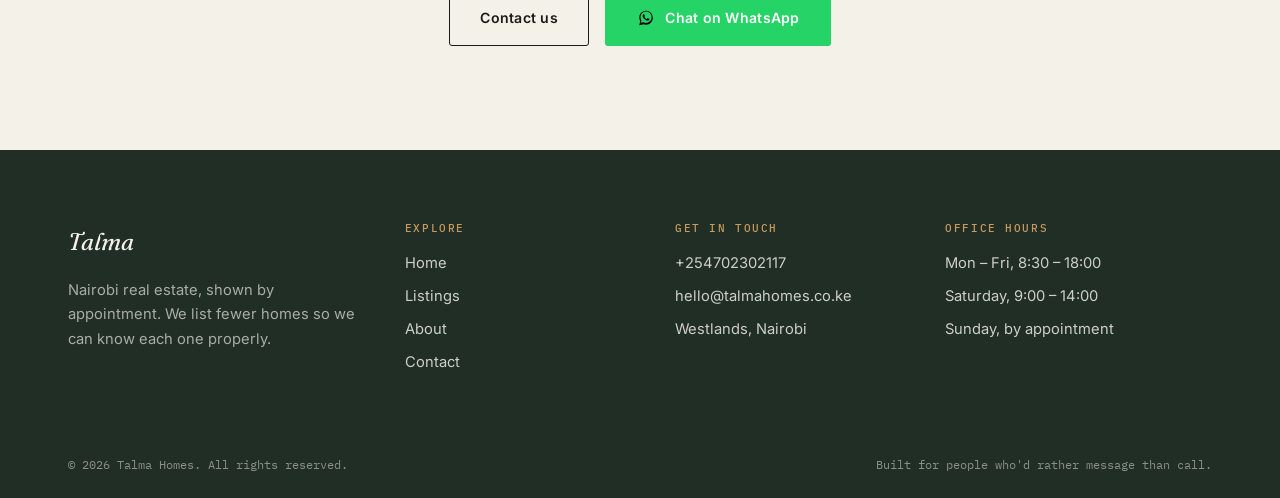
==== commit 0e7c60a7: "Update index.html" ====
--- a/index.html
+++ b/index.html
@@ -53,7 +53,7 @@
       <img src="https://picsum.photos/seed/talma-hero-house/1600/1000" alt="A modern Nairobi home surrounded by established garden">
     </div>
     <div class="container hero__content">
-      <span class="eyebrow eyebrow--dark">Nairobi · Karen · Runda · Kilimani · Tigoni</span>
+      <span class="eyebrow eyebrow--dark">Nairobi · Karen · Runda · Kilimani </span>
       <h1 class="hero__title">Homes with a sense of place.</h1>
       <p class="hero__subtitle">We curate a small number of Nairobi's most distinctive homes — from garden estates in Karen to sky-view apartments in Kilimani. Fewer listings, more attention to each one.</p>
       <div class="hero__actions">
@@ -68,10 +68,10 @@
 
   <div class="container">
     <div class="title-block title-block--float">
-      <div class="title-block__item"><span class="title-block__label">Active Listings</span><span class="title-block__value">42</span></div>
-      <div class="title-block__item"><span class="title-block__label">Areas Covered</span><span class="title-block__value">9</span></div>
+      <div class="title-block__item"><span class="title-block__label">Active Listings</span><span class="title-block__value">20</span></div>
+      <div class="title-block__item"><span class="title-block__label">Areas Covered</span><span class="title-block__value">5</span></div>
       <div class="title-block__item"><span class="title-block__label">Avg. Days on Market</span><span class="title-block__value">21</span></div>
-      <div class="title-block__item"><span class="title-block__label">Founded</span><span class="title-block__value">2015</span></div>
+      <div class="title-block__item"><span class="title-block__label">Founded</span><span class="title-block__value">2020</span></div>
     </div>
   </div>
 
